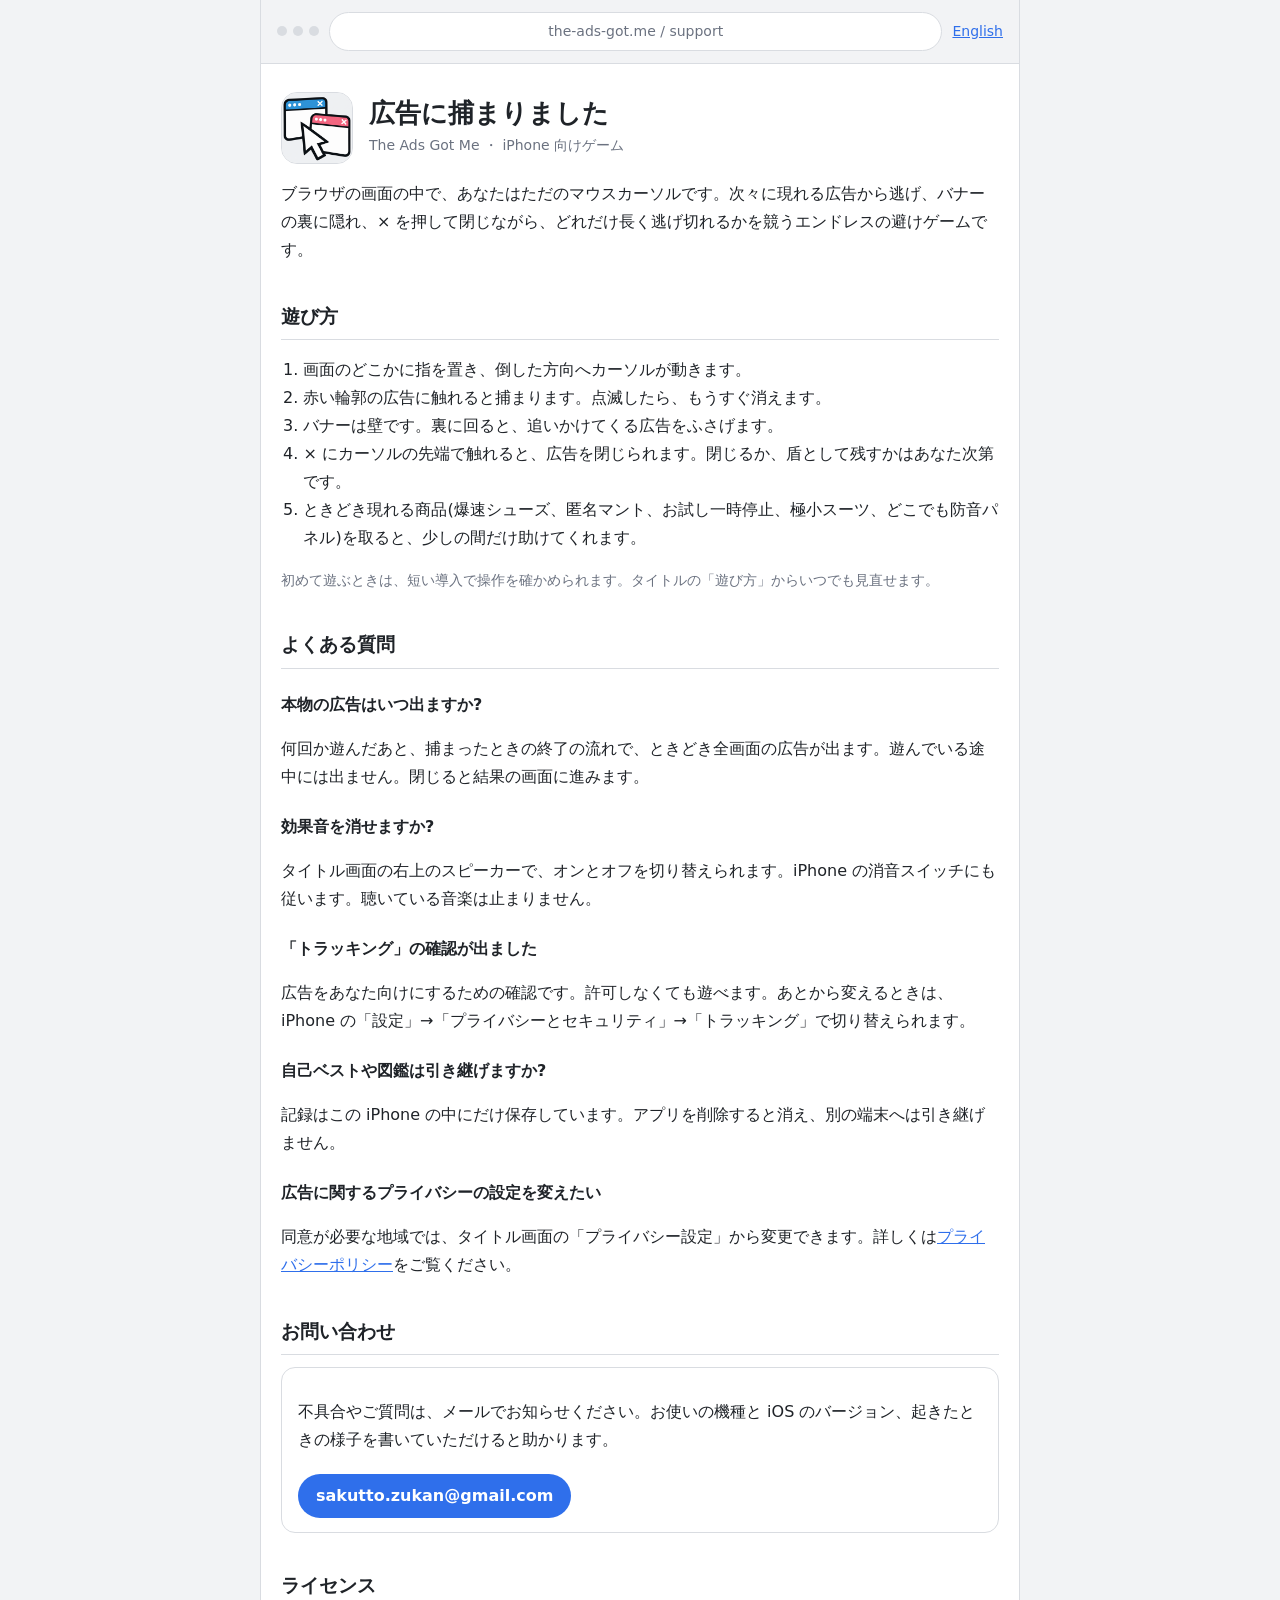
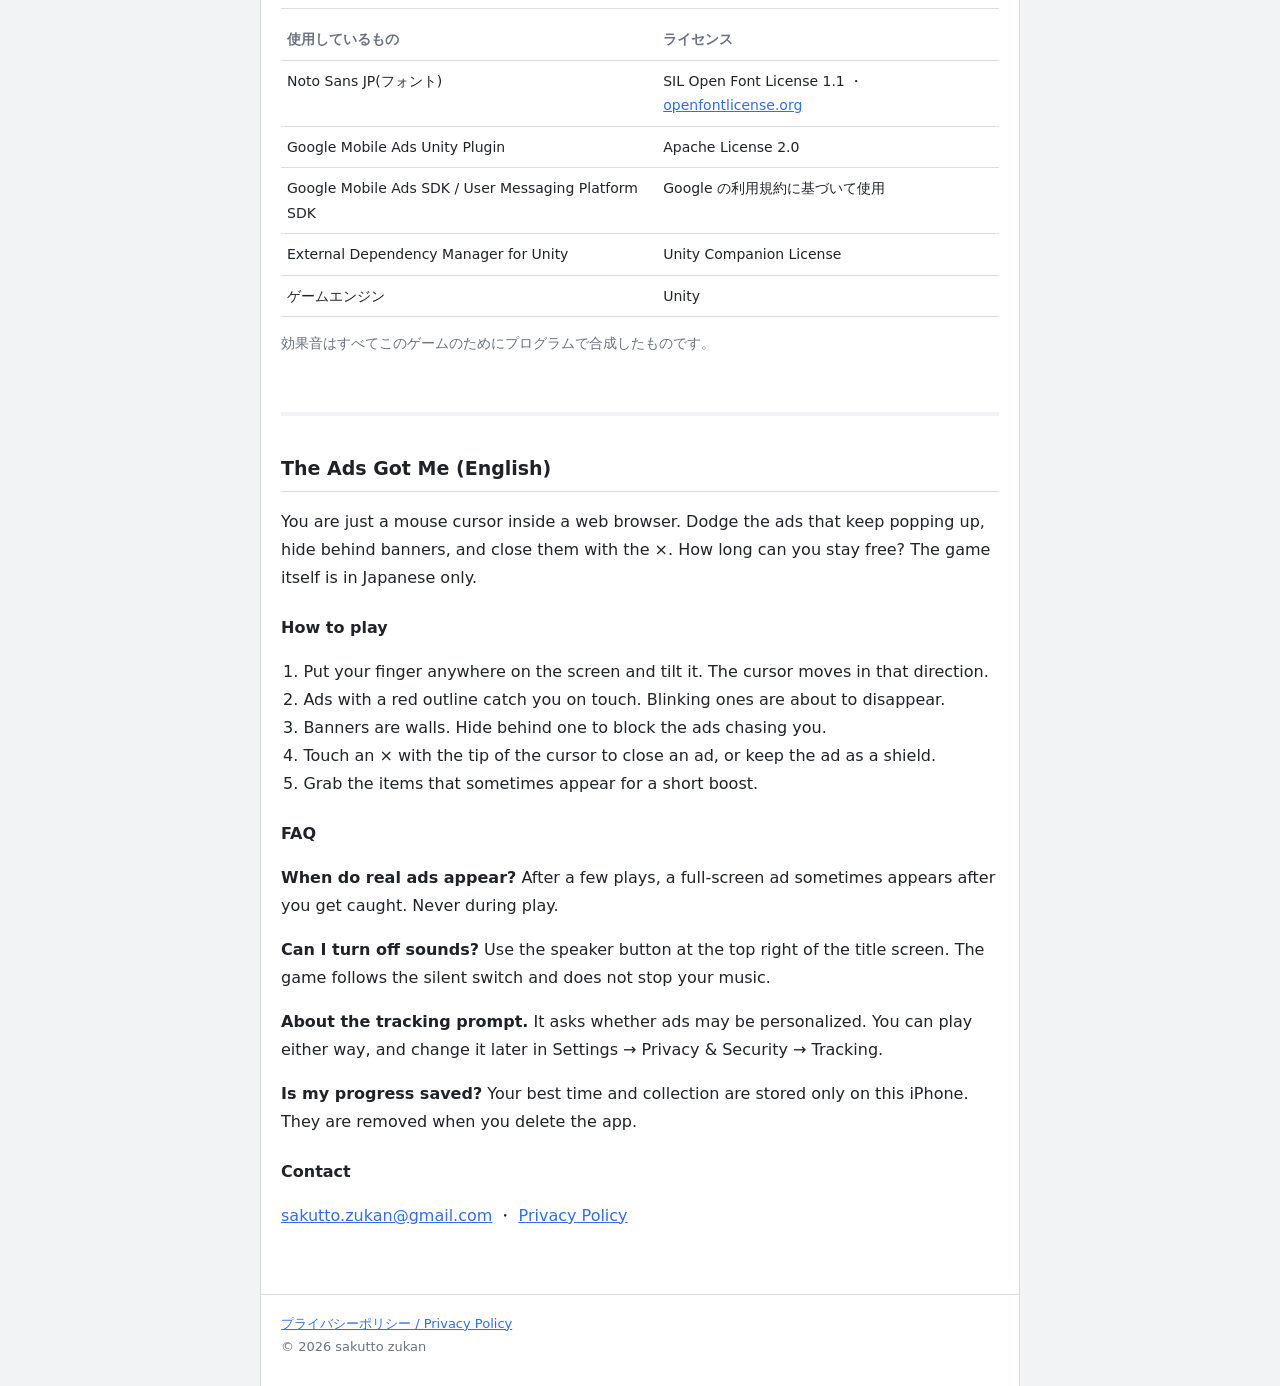
==== theadsgotme/index.html @ f4ad8d0e "『広告に捕まりました』のサポートページとプライバシーポリシーを追加 Co-Authored-By: Claude Opus 5.5 <noreply@anthropic.com> Claude-Ses" ====
<!doctype html>
<html lang="ja">
<head>
<meta charset="utf-8">
<meta name="viewport" content="width=device-width, initial-scale=1">
<title>広告に捕まりました サポート</title>
<meta name="description" content="iPhone 向けゲーム『広告に捕まりました』のサポートページ。遊び方、よくある質問、お問い合わせ。">
<link rel="icon" href="assets/icon.png">
<link rel="apple-touch-icon" href="assets/icon.png">
<link rel="stylesheet" href="assets/style.css">
</head>
<body>
<div class="window">
  <div class="bar">
    <div class="dots"><span></span><span></span><span></span></div>
    <div class="address">the-ads-got.me / support</div>
    <a class="lang" href="#en">English</a>
  </div>

  <main>
    <section lang="ja">
      <div class="hero">
        <img src="assets/icon.png" alt="">
        <div>
          <h1>広告に捕まりました</h1>
          <p>The Ads Got Me ・ iPhone 向けゲーム</p>
        </div>
      </div>

      <p>ブラウザの画面の中で、あなたはただのマウスカーソルです。次々に現れる広告から逃げ、バナーの裏に隠れ、× を押して閉じながら、どれだけ長く逃げ切れるかを競うエンドレスの避けゲームです。</p>

      <h2>遊び方</h2>
      <ol>
        <li>画面のどこかに指を置き、倒した方向へカーソルが動きます。</li>
        <li>赤い輪郭の広告に触れると捕まります。点滅したら、もうすぐ消えます。</li>
        <li>バナーは壁です。裏に回ると、追いかけてくる広告をふさげます。</li>
        <li>× にカーソルの先端で触れると、広告を閉じられます。閉じるか、盾として残すかはあなた次第です。</li>
        <li>ときどき現れる商品(爆速シューズ、匿名マント、お試し一時停止、極小スーツ、どこでも防音パネル)を取ると、少しの間だけ助けてくれます。</li>
      </ol>
      <p class="note">初めて遊ぶときは、短い導入で操作を確かめられます。タイトルの「遊び方」からいつでも見直せます。</p>

      <h2>よくある質問</h2>
      <h3>本物の広告はいつ出ますか?</h3>
      <p>何回か遊んだあと、捕まったときの終了の流れで、ときどき全画面の広告が出ます。遊んでいる途中には出ません。閉じると結果の画面に進みます。</p>

      <h3>効果音を消せますか?</h3>
      <p>タイトル画面の右上のスピーカーで、オンとオフを切り替えられます。iPhone の消音スイッチにも従います。聴いている音楽は止まりません。</p>

      <h3>「トラッキング」の確認が出ました</h3>
      <p>広告をあなた向けにするための確認です。許可しなくても遊べます。あとから変えるときは、iPhone の「設定」→「プライバシーとセキュリティ」→「トラッキング」で切り替えられます。</p>

      <h3>自己ベストや図鑑は引き継げますか?</h3>
      <p>記録はこの iPhone の中にだけ保存しています。アプリを削除すると消え、別の端末へは引き継げません。</p>

      <h3>広告に関するプライバシーの設定を変えたい</h3>
      <p>同意が必要な地域では、タイトル画面の「プライバシー設定」から変更できます。詳しくは<a href="privacy/">プライバシーポリシー</a>をご覧ください。</p>

      <h2>お問い合わせ</h2>
      <div class="card">
        <p>不具合やご質問は、メールでお知らせください。お使いの機種と iOS のバージョン、起きたときの様子を書いていただけると助かります。</p>
        <a class="mail" href="mailto:sakutto.zukan@gmail.com">sakutto.zukan@gmail.com</a>
      </div>

      <h2>ライセンス</h2>
      <table>
        <tr><th>使用しているもの</th><th>ライセンス</th></tr>
        <tr><td>Noto Sans JP(フォント)</td><td>SIL Open Font License 1.1 ・ <a href="https://openfontlicense.org/">openfontlicense.org</a></td></tr>
        <tr><td>Google Mobile Ads Unity Plugin</td><td>Apache License 2.0</td></tr>
        <tr><td>Google Mobile Ads SDK / User Messaging Platform SDK</td><td>Google の利用規約に基づいて使用</td></tr>
        <tr><td>External Dependency Manager for Unity</td><td>Unity Companion License</td></tr>
        <tr><td>ゲームエンジン</td><td>Unity</td></tr>
      </table>
      <p class="note">効果音はすべてこのゲームのためにプログラムで合成したものです。</p>
    </section>

    <hr class="divider" id="en">

    <section lang="en">
      <h2>The Ads Got Me (English)</h2>
      <p>You are just a mouse cursor inside a web browser. Dodge the ads that keep popping up, hide behind banners, and close them with the ×. How long can you stay free? The game itself is in Japanese only.</p>

      <h3>How to play</h3>
      <ol>
        <li>Put your finger anywhere on the screen and tilt it. The cursor moves in that direction.</li>
        <li>Ads with a red outline catch you on touch. Blinking ones are about to disappear.</li>
        <li>Banners are walls. Hide behind one to block the ads chasing you.</li>
        <li>Touch an × with the tip of the cursor to close an ad, or keep the ad as a shield.</li>
        <li>Grab the items that sometimes appear for a short boost.</li>
      </ol>

      <h3>FAQ</h3>
      <p><strong>When do real ads appear?</strong> After a few plays, a full-screen ad sometimes appears after you get caught. Never during play.</p>
      <p><strong>Can I turn off sounds?</strong> Use the speaker button at the top right of the title screen. The game follows the silent switch and does not stop your music.</p>
      <p><strong>About the tracking prompt.</strong> It asks whether ads may be personalized. You can play either way, and change it later in Settings → Privacy &amp; Security → Tracking.</p>
      <p><strong>Is my progress saved?</strong> Your best time and collection are stored only on this iPhone. They are removed when you delete the app.</p>

      <h3>Contact</h3>
      <p><a href="mailto:sakutto.zukan@gmail.com">sakutto.zukan@gmail.com</a> ・ <a href="privacy/#en">Privacy Policy</a></p>
    </section>
  </main>

  <footer>
    <a href="privacy/">プライバシーポリシー / Privacy Policy</a><br>
    © 2026 sakutto zukan
  </footer>
</div>
</body>
</html>
---- theadsgotme/assets/style.css ----
/* 『広告に捕まりました』のデザイントークン(DesignTokens.cs)に合わせた、ブラウザ風のページ */
:root {
  --page: #ffffff;
  --chrome: #f2f3f5;
  --border: #d9dce1;
  --text: #1f2328;
  --subtext: #6b7280;
  --accent: #2f6feb;
  --danger: #e5484d;
  --radius: 14px;
}

* { box-sizing: border-box; }

html { -webkit-text-size-adjust: 100%; }

body {
  margin: 0;
  background: var(--chrome);
  color: var(--text);
  font-family: "Hiragino Sans", "Noto Sans JP", system-ui, -apple-system, sans-serif;
  line-height: 1.75;
}

.window {
  max-width: 760px;
  margin: 0 auto;
  min-height: 100vh;
  background: var(--page);
  border-left: 1px solid var(--border);
  border-right: 1px solid var(--border);
}

.bar {
  position: sticky;
  top: 0;
  display: flex;
  align-items: center;
  gap: 10px;
  padding: 12px 16px;
  background: var(--chrome);
  border-bottom: 1px solid var(--border);
}

.bar .dots { display: flex; gap: 6px; }
.bar .dots span { width: 10px; height: 10px; border-radius: 50%; background: var(--border); }

.address {
  flex: 1;
  padding: 6px 14px;
  border: 1px solid var(--border);
  border-radius: 999px;
  background: var(--page);
  color: var(--subtext);
  font-size: 14px;
  text-align: center;
  overflow: hidden;
  white-space: nowrap;
  text-overflow: ellipsis;
}

.lang { font-size: 14px; white-space: nowrap; }

main { padding: 28px 20px 48px; }

.hero { display: flex; align-items: center; gap: 16px; margin-bottom: 8px; }
.hero img { width: 72px; height: 72px; border-radius: 16px; border: 1px solid var(--border); }
.hero h1 { margin: 0; font-size: 26px; line-height: 1.3; }
.hero p { margin: 2px 0 0; color: var(--subtext); font-size: 14px; }

h2 {
  margin: 36px 0 10px;
  padding-bottom: 6px;
  border-bottom: 1px solid var(--border);
  font-size: 19px;
}

h3 { margin: 22px 0 6px; font-size: 16px; }

a { color: var(--accent); }

.card {
  margin: 12px 0;
  padding: 14px 16px;
  border: 1px solid var(--border);
  border-radius: var(--radius);
  background: var(--page);
}

.note { color: var(--subtext); font-size: 14px; }

.mail {
  display: inline-block;
  margin-top: 4px;
  padding: 8px 18px;
  border-radius: 999px;
  background: var(--accent);
  color: #fff;
  text-decoration: none;
  font-weight: 600;
}

table { width: 100%; border-collapse: collapse; font-size: 14px; }
th, td { padding: 8px 6px; border-bottom: 1px solid var(--border); text-align: left; vertical-align: top; }
th { color: var(--subtext); font-weight: 600; }

ul, ol { padding-left: 1.4em; }

footer {
  padding: 18px 20px 28px;
  border-top: 1px solid var(--border);
  color: var(--subtext);
  font-size: 13px;
}

.divider { margin: 56px 0 0; border: 0; border-top: 4px solid var(--chrome); }

@media (max-width: 480px) {
  .bar .dots { display: none; }
  .hero h1 { font-size: 22px; }
  main { padding: 22px 16px 40px; }
}
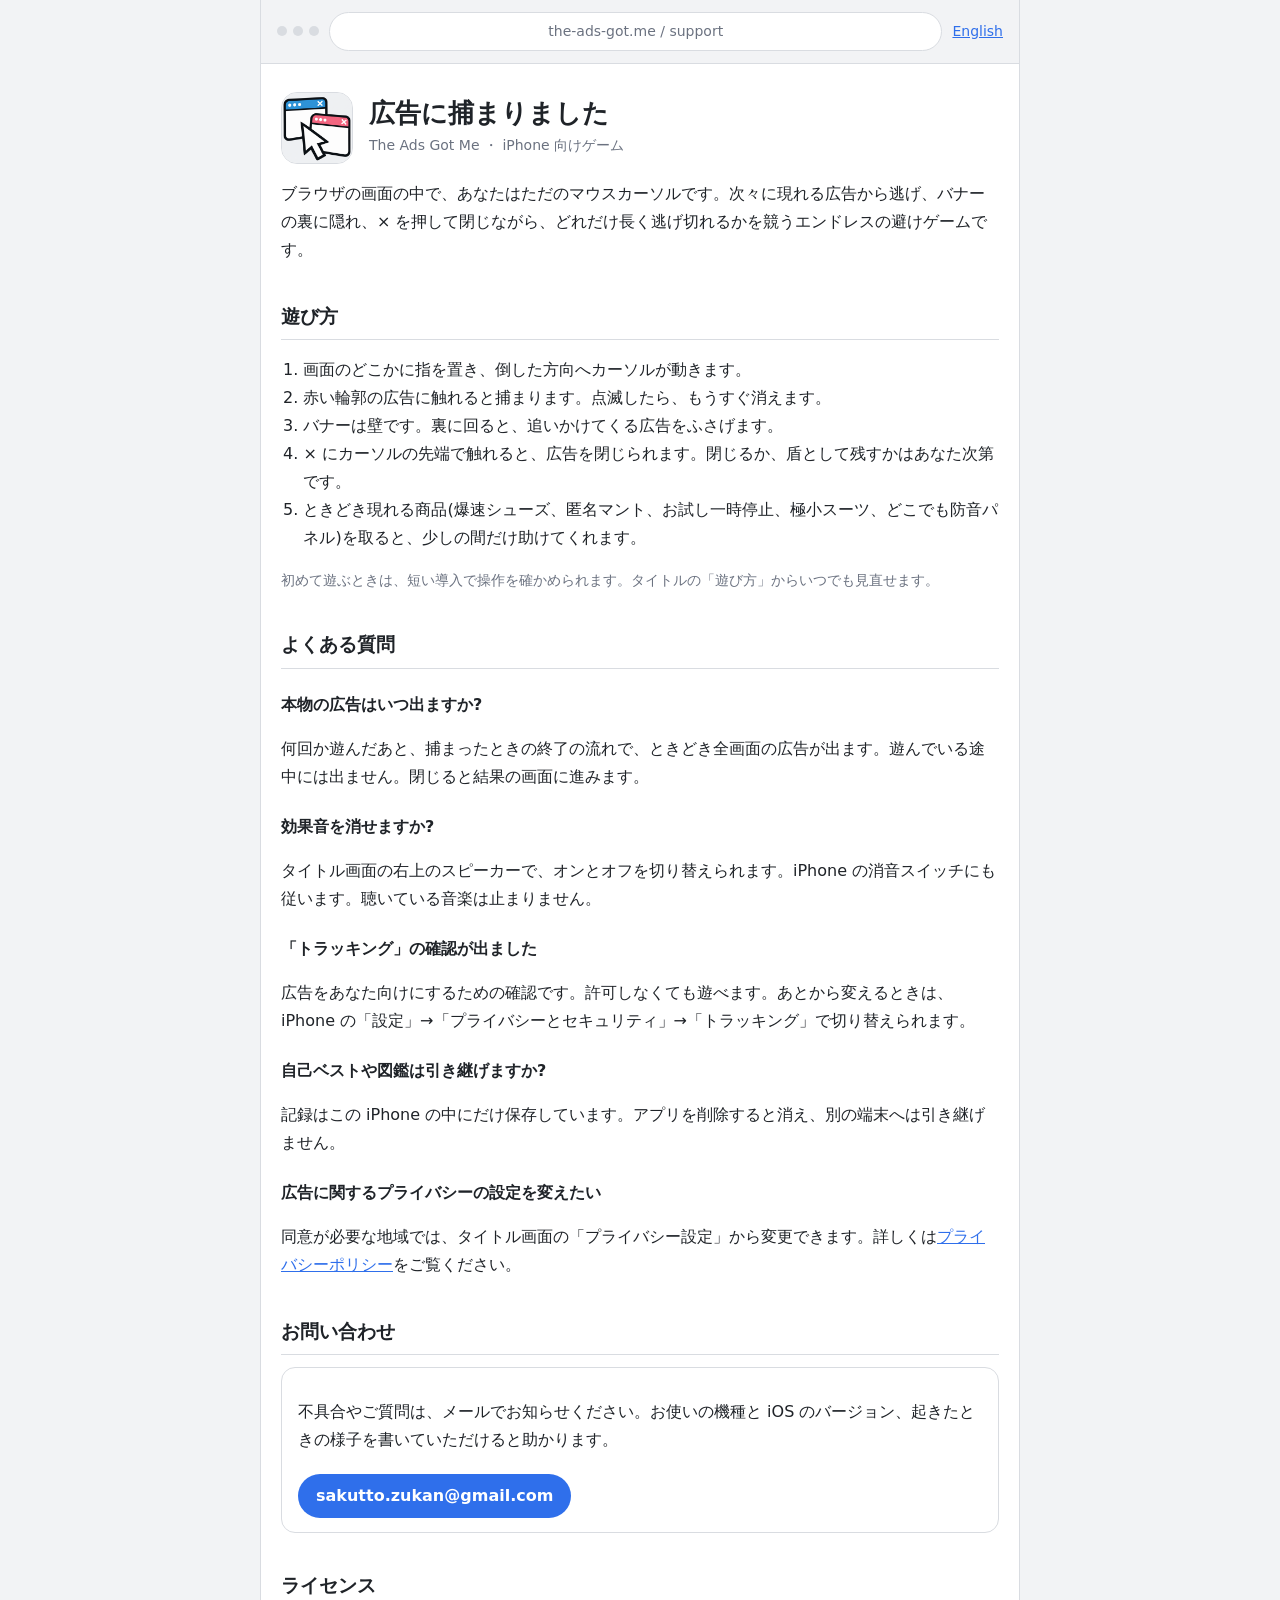
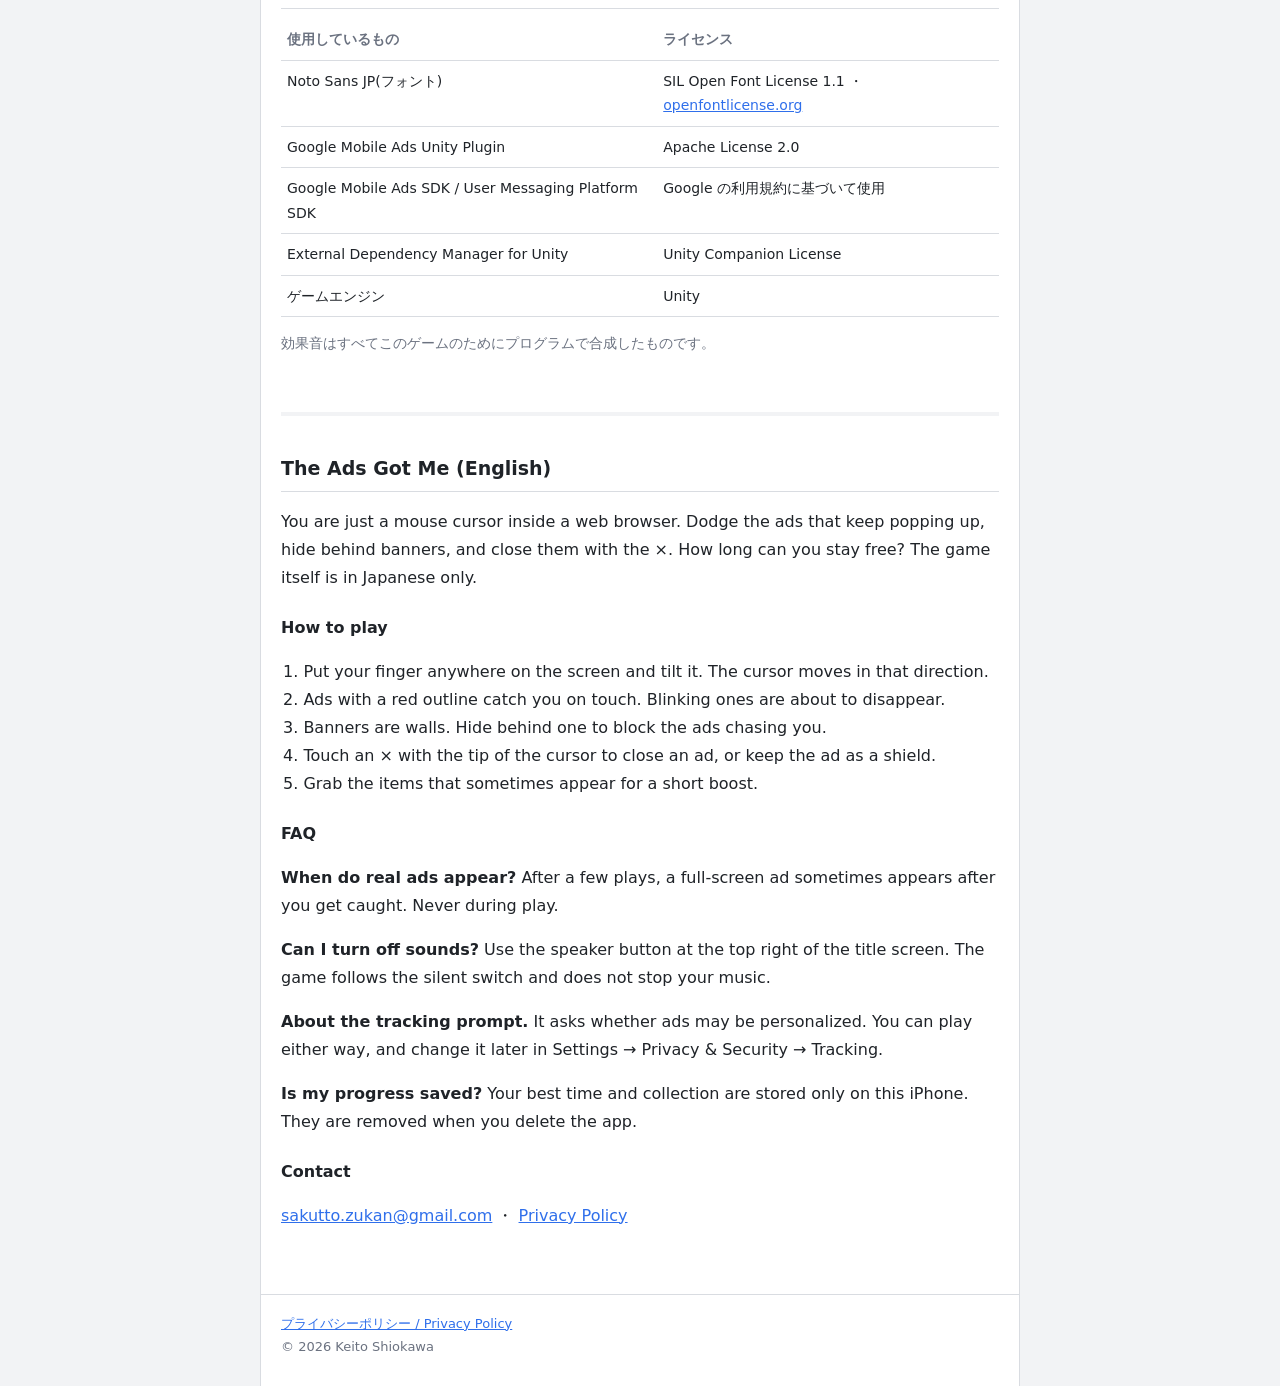
==== commit 247db181: "著作権表記を Keito Shiokawa に統一 Co-Authored-By: Claude Opus 5.5 <noreply@anthropic.com> Claude-Session: ht" ====
--- a/theadsgotme/index.html
+++ b/theadsgotme/index.html
@@ -101,7 +101,7 @@
 
   <footer>
     <a href="privacy/">プライバシーポリシー / Privacy Policy</a><br>
-    © 2026 sakutto zukan
+    © 2026 Keito Shiokawa
   </footer>
 </div>
 </body>
